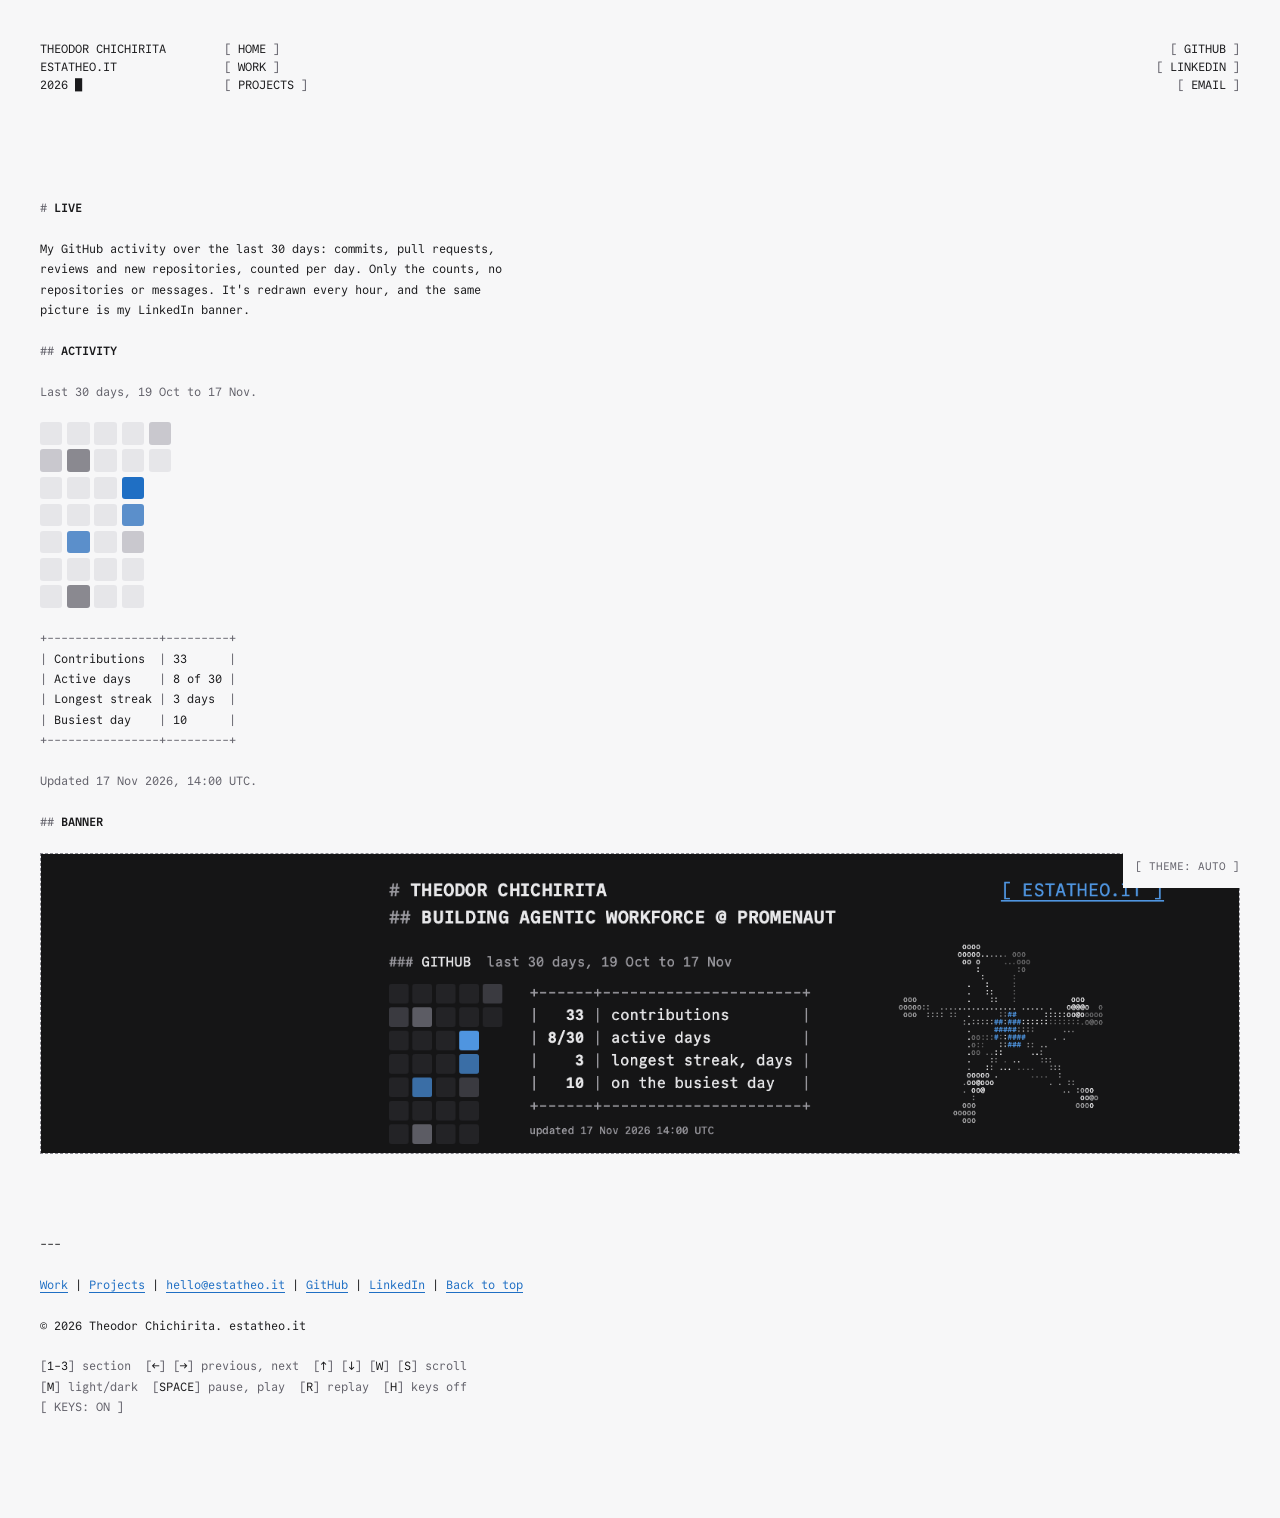
==== live/index.html @ 6e1b44c9 "Publish the portfolio site Co-Authored-By: Claude Opus 5.5 <noreply@anthropic.com>" ====
<!doctype html>
<html lang="en-GB">
<head>
<meta charset="utf-8">
<meta name="viewport" content="width=device-width, initial-scale=1, viewport-fit=cover">
<title>Live: Theodor Chichirita</title>
<meta name="description" content="GitHub activity for the last 30 days, redrawn every hour. Counts only.">
<meta name="author" content="Theodor Chichirita">
<meta name="color-scheme" content="light dark">
<link rel="canonical" href="https://estatheo.it/live/">
<link rel="icon" href="/favicon.svg" type="image/svg+xml">
<link rel="preload" href="/fonts/commit-mono-latin-400.woff2" as="font" type="font/woff2" crossorigin>
<link rel="stylesheet" href="/css/site.css">
<style>
/* Page-only: the activity squares. Empty, then greys, then the link blue. */
:root { --q0: #e6e6e9; --q1: #c9c8ce; --q2: #8a8990; --q3: #5b8fcb; --q4: #1f6fc4; }
@media (prefers-color-scheme: dark) { :root:not([data-theme="light"]) { --q0: #232326; --q1: #3a3a40; --q2: #5c5c64; --q3: #3a6ea6; --q4: #4f95e0; } }
:root[data-theme="dark"] { --q0: #232326; --q1: #3a3a40; --q2: #5c5c64; --q3: #3a6ea6; --q4: #4f95e0; }
.weeks { display: grid; grid-auto-flow: column; grid-template-rows: repeat(7, 1.4rem); grid-auto-columns: 1.4rem; gap: 0.3rem; }
.weeks i { border-radius: 3px; background: var(--q0); }
.weeks i.l1 { background: var(--q1); } .weeks i.l2 { background: var(--q2); }
.weeks i.l3 { background: var(--q3); } .weeks i.l4 { background: var(--q4); }
.row.solo .text > img.banner { max-width: none; }
.banner { width: 100%; height: auto; display: block; border: 1px dashed var(--line); }
</style>
<script>
(function () {
  var d = document.documentElement;
  d.classList.add('js');
  try { var t = localStorage.getItem('theme'); if (t === 'light' || t === 'dark') d.dataset.theme = t; } catch (e) {}
})();
</script>
<script type="module" src="/js/main.js"></script>
<script type="module" src="/js/live.js"></script>
</head>
<body>
<a class="skip" href="#main">Skip to content</a>

<header class="top" id="top">
  <p class="ident">THEODOR CHICHIRITA<br>ESTATHEO.IT<br>2026 <span class="cursor" aria-hidden="true">&#9608;</span></p>
  <nav class="pages" aria-label="Pages">
    <ul>
      <li><a class="br" href="/">HOME</a></li>
      <li><a class="br" href="/work/">WORK</a></li>
      <li><a class="br" href="/projects/">PROJECTS</a></li>
    </ul>
  </nav>
  <nav class="links" aria-label="Links">
    <ul>
      <li><a class="br" href="https://github.com/estatheo">GITHUB</a></li>
      <li><a class="br" href="https://www.linkedin.com/in/theodor-chichirita/">LINKEDIN</a></li>
      <li><a class="br" href="mailto:hello@estatheo.it">EMAIL</a></li>
    </ul>
  </nav>
</header>

<main id="main">
  <section class="row solo" id="live">
    <div class="text">
      <h1>LIVE</h1>
      <p>My GitHub activity over the last 30 days: commits, pull requests, reviews and new repositories, counted per day. Only the counts, no repositories or messages. It's redrawn every hour, and the same picture is my LinkedIn banner.</p>
      <h2 id="activity">ACTIVITY</h2>
      <p class="meta" data-live-span>Last 30 days.</p>
      <div class="weeks" role="img" data-live-weeks aria-label="Daily activity squares, loading."></div>
      <div class="ascii-wrap"><table class="ascii"><caption class="vh">Counts for the last 30 days</caption><tbody data-live-counts>
        <tr><th scope="row">Contributions</th><td>loading</td></tr>
      </tbody></table></div>
      <p class="meta" data-live-stamp></p>
      <h2 id="banner">BANNER</h2>
      <img class="banner" src="/live/banner.png" width="1584" height="396" alt="My LinkedIn banner: name, headline, the same 30 days of activity squares and counts, and the agent graph from the home page drawn in text.">
    </div>
  </section>
</main>

<footer class="foot">
  <p>---</p>
  <p><a href="/work/">Work</a> | <a href="/projects/">Projects</a> | <a href="mailto:hello@estatheo.it">hello@estatheo.it</a> | <a href="https://github.com/estatheo">GitHub</a> | <a href="https://www.linkedin.com/in/theodor-chichirita/">LinkedIn</a> | <a href="#top">Back to top</a></p>
  <p>&copy; 2026 Theodor Chichirita. estatheo.it</p>
  <div class="keys" id="keys" hidden></div>
  <p class="vh" id="announce" aria-live="polite"></p>
  <button type="button" class="theme" id="theme-toggle" aria-label="Theme: auto. Switch to light.">THEME: AUTO</button>
</footer>
</body>
</html>
---- css/site.css ----
/* Commit Mono, SIL Open Font Licence 1.1. See fonts/LICENCE.md. */
@font-face { font-family: "Commit Mono"; src: url("../fonts/commit-mono-latin-400.woff2") format("woff2"); font-weight: 400; font-display: swap; }
@font-face { font-family: "Commit Mono"; src: url("../fonts/commit-mono-latin-700.woff2") format("woff2"); font-weight: 700; font-display: swap; }

/* Colour. Hex values, not light-dark(), so the canvas code can read them back.
   Every text pair is checked with contrast-check.py; ratios are in README.md. */
:root {
  --bg: #f7f7f8; --fg: #1a1a1c; --grey: #62616a; --line: #8a8990; --link: #1f6fc4;
  --ok: #1a7f37; --bad: #c62828; /* Skulpt's lights only: 4.74 and 5.25 on --bg */
  --wait: #8a5a00; /* the Freedoom computer's LED while it loads */
  --pill-bg: #1a1a1c; --pill-fg: #f7f7f8;
  --mono: "Commit Mono", ui-monospace, "SF Mono", Menlo, Consolas, monospace;
  --pad: 1.25rem;
  color-scheme: light;
}
@media (prefers-color-scheme: dark) {
  :root:not([data-theme="light"]) {
    --bg: #151516; --fg: #e8e8ea; --grey: #9a999f; --line: #6f6e76; --link: #4f95e0; --ok: #3fb950; --bad: #f0605a; --wait: #e3b341;
    --pill-bg: #e8e8ea; --pill-fg: #151516;
    color-scheme: dark;
  }
}
:root[data-theme="dark"] {
  --bg: #151516; --fg: #e8e8ea; --grey: #9a999f; --line: #6f6e76; --link: #4f95e0; --ok: #3fb950; --bad: #f0605a; --wait: #e3b341;
  --pill-bg: #e8e8ea; --pill-fg: #151516;
  color-scheme: dark;
}

*, *::before, *::after { box-sizing: border-box; }
html { font-size: 100%; -webkit-text-size-adjust: 100%; scroll-padding-top: 1.5rem; }
/* The page keeps clear of a phone's notch and rounded corners (viewport-fit=cover),
   and leaves room at the bottom so the theme button never covers the last line. */
body {
  margin: 0; padding: var(--pad);
  padding-left: max(var(--pad), env(safe-area-inset-left));
  padding-right: max(var(--pad), env(safe-area-inset-right));
  padding-bottom: calc(var(--pad) + 3.75rem + env(safe-area-inset-bottom));
  background: var(--bg); color: var(--fg);
  font: 400 0.8125rem/1.7 var(--mono); /* 13px on a phone */
  font-variant-ligatures: none;
}
h1, h2, h3, p, ul, figure, pre { margin: 0; }
h1, h2, h3 { font-size: inherit; font-weight: 700; text-transform: uppercase; }
h1::before { content: "# " / ""; color: var(--grey); font-weight: 400; }
h2::before { content: "## " / ""; color: var(--grey); font-weight: 400; }
h3::before { content: "### " / ""; color: var(--grey); font-weight: 400; }

.text > * + * { margin-top: 1.7em; }
.text > h3 { margin-top: 2.55em; }
.text > h2 + *, .text > h3 + *, .text > h1 + * { margin-top: 1.7em; }
.text { max-width: 70ch; min-width: 0; }
/* A long address (a profile URL, a repository) may break anywhere rather than widen a zoomed phone. */
.text a, .text .meta, .foot a { overflow-wrap: anywhere; }

.orn, .meta, .todo, figcaption { color: var(--grey); }
.note { color: var(--grey); }
.todo { overflow-wrap: anywhere; }

/* Controls and links. cursor: pointer is set once here for every control. */
a, button, summary, [role="button"] { cursor: pointer; }
button:disabled { cursor: not-allowed; }
a { color: var(--link); text-decoration: underline; text-underline-offset: 3px; text-decoration-thickness: 1px; }
a:hover { text-decoration-thickness: 2px; }
a:active, button:active { opacity: 0.6; }
button {
  font: inherit; color: var(--fg); background: none; border: 0; padding: 0; margin: 0;
  text-transform: uppercase;
}
button:hover { text-decoration: underline; text-underline-offset: 3px; }
:focus-visible { outline: 2px solid var(--link); outline-offset: 3px; border-radius: 1px; }

/* Bracketed links: [ GITHUB ] */
.br { color: var(--fg); text-decoration: none; text-transform: uppercase; display: inline-block; }
.br::before { content: "[ "; color: var(--grey); }
.br::after { content: " ]"; color: var(--grey); }
.br:hover { text-decoration: underline; text-underline-offset: 3px; }

.skip { position: absolute; left: var(--pad); top: -4rem; background: var(--bg); padding: 0.5rem; }
.skip:focus { top: 0.5rem; z-index: 5; }
.vh { position: absolute !important; width: 1px; height: 1px; overflow: hidden; clip-path: inset(50%); white-space: nowrap; }

/* Header: three lines top left, bracket links top right */
.top { display: flex; justify-content: space-between; align-items: flex-start; gap: 1rem; }
.ident { text-transform: uppercase; line-height: 1.5; }
.cursor { display: inline-block; }
.top ul { list-style: none; padding: 0; text-align: right; line-height: 1.5; }
/* On a phone the links sit under the name as a wrapped row with 44px touch height. */
.top { flex-direction: column; gap: 0.75rem; }
.top ul { display: flex; flex-wrap: wrap; gap: 0 2.5ch; text-align: left; }
.top li > * { display: inline-block; padding-block: 0.75rem; }
/* The page you are on is bold in the page links, and says so to a screen reader. */
.br[aria-current="page"] { font-weight: 700; }
.br[aria-current="page"]::before, .br[aria-current="page"]::after { color: var(--fg); font-weight: 400; }

main { margin-top: 3.5rem; }
.row { margin-top: 4rem; }
.row:first-child { margin-top: 0; }
.row.personal:not(.chapter) { margin-top: 3.5rem; }
/* A role inside an era: its dates and title sit tight under the company name. */
.text > h3 + .meta.when { margin-top: 0.35em; }
.text.more { margin-top: 2.55em; }
.text > .meta.when + h3 { margin-top: 2.55em; }

ul.star { list-style: none; padding-left: 1.5ch; }
ul.star li { padding-left: 3ch; text-indent: -3ch; }
ul.star li::before { content: "*  "; color: var(--grey); white-space: pre; }
ul.star a { display: inline; }
/* A group of shorter roles, or of small tools: name in bold, dates in grey, one paragraph. */
ul.roles { list-style: none; padding-left: 1.5ch; }
ul.roles li { padding-left: 3ch; position: relative; }
ul.roles li + li { margin-top: 1.1em; }
ul.roles li::before { content: "*"; color: var(--grey); position: absolute; left: 0; }
ul.roles b { font-weight: 700; text-transform: uppercase; }
ul.roles .meta { display: block; }
ul.roles p + p { margin-top: 0.35em; }
.text > h3 + ul.roles { margin-top: 1.1em; }
/* On small screens the contents list gets taller rows so each link is a fair target */
@media (max-width: 43.99rem) { ul.star li { padding-block: 0.7rem; } }

/* ASCII tables. The real <table> stays in the DOM for screen readers and no-JS;
   js/main.js draws the +---+ version next to it at whatever width fits. */
.ascii-wrap { overflow-x: auto; position: relative; }
table.ascii { border-collapse: collapse; width: 100%; }
table.ascii th, table.ascii td { text-align: left; vertical-align: top; font-weight: 400; padding: 0.2em 1ch 0.2em 0; border-top: 1px dashed var(--line); }
table.ascii thead th { text-transform: uppercase; font-weight: 700; }
table.ascii [data-todo] { color: var(--grey); }
table.ascii tbody th { white-space: nowrap; }
pre.ascii-pre { font: inherit; line-height: 1.7; white-space: pre; overflow: hidden; }
pre.ascii-pre .rule { color: var(--grey); }
pre.ascii-pre .todo { color: var(--grey); }
pre.ascii-pre b { font-weight: 700; }

/* Figures */
.fig { margin-top: 2rem; min-width: 0; }
.stage { position: relative; width: 100%; max-width: 35rem; aspect-ratio: var(--ar); }
.stage canvas { display: block; width: 100%; height: 100%; }
.fig[data-fig="hero"] canvas { touch-action: pan-y; cursor: grab; }
.fig[data-fig="hero"] canvas.dragging { cursor: grabbing; }
.stage-pre { aspect-ratio: auto; display: flex; flex-direction: column; align-items: flex-start; }
/* In a text figure the label sits above the text, not over it, so a label that wraps on a
   very narrow screen pushes the text down instead of covering its first line. */
.stage-pre > .pill { position: static; order: -1; margin-bottom: 0.9rem; }
/* On a phone the desk scenes get more height: Lookaway's person and desk stay readable, and
   Skulpt's laptop moves above its model (js/lookaway.js, skulpt.js). */
@media (max-width: 26rem) { .fig[data-fig="lookaway"] .stage { aspect-ratio: 10 / 9; } }
@media (max-width: 22rem) {
  .fig[data-fig="lookaway"] .stage { aspect-ratio: 1; }
  .fig[data-fig="skulpt"] .stage { aspect-ratio: 1; }
}
@media (max-width: 15rem) { .fig[data-fig="skulpt"] .stage, .fig[data-fig="lookaway"] .stage { aspect-ratio: 3 / 4; } }
/* Text figures. Sized so the widest line (40 characters, or 48 for .wide; the font
   advances 0.6em) always fits the column, down to very narrow or zoomed screens. */
pre.term { font: 400 0.75rem/1.5 var(--mono); white-space: pre; }
pre.term { font-size: min(0.75rem, calc((100vw - 2 * var(--pad)) / 24.1)); }
pre.term.wide { font-size: min(0.75rem, calc((100vw - 2 * var(--pad)) / 28.9)); }
pre.term .dim { color: var(--grey); }
/* Loafy: the canvas (desks, gates, the render's passes), then the final render as a real image
   with its caption. Its space is held from the start, so nothing shifts when it fades in. */
.fig .render { margin-top: 0.75rem; max-width: 27rem; transition: opacity 0.5s; }
.fig .render.off { visibility: hidden; }
.fig .render img { display: block; width: 100%; height: auto; }
.fig .render figcaption { margin-top: 0.4em; display: block; }
@media (prefers-reduced-motion: reduce) { .fig .render { transition: none; } }
/* On a narrow stage Loafy's desks go three to a row and the gates one under the other;
   js/loafy.js then sets the exact height. */
@media (max-width: 21.25rem) { .fig[data-fig="loafy"] .stage { aspect-ratio: 10 / 13; } }
@media (max-width: 15rem) { .fig[data-fig="loafy"] .stage { aspect-ratio: 10 / 18; } }
pre.term b { font-weight: 700; }
pre.term .hit { color: var(--link); }
.fig-error { color: var(--grey); padding: 1rem 0; }
/* Freedoom (js/doom.js). Doom's 320 by 200 picture is shown at 4:3, as on the screens it was
   made for, in square pixels. The frame line and the focus ring follow the theme; the ring
   shows whenever the game has the keyboard, mouse or not. */
/* The game sits in the screen of a computer drawn in text (build.mjs, PC_ART: 60 columns by
   32 rows). The drawing's font is sized from the stage's width, so the columns always fill it,
   and the screen, the button and the boot text are placed in the same em, on the same cells. */
.stage.doom { aspect-ratio: auto; container-type: inline-size; }
.pc { position: relative; --cell: calc(100cqw / 36); font: 400 var(--cell) / 1.2 var(--mono); }
.pc-art, .pc-kb-art { font: inherit; white-space: pre; color: var(--grey); margin: 0; }
/* The keyboard, its own block under the computer. On a touch screen it becomes the controls:
   the box grows (js/doom.js) and the buttons sit inside it, half a row in from its lines. */
.pc-kb { position: relative; }
.pc-kb-art .kb-keep { font-weight: 700; color: inherit; }
/* The LED: red while the computer is off, yellow while it loads, green while the game runs. */
.pc-led { color: var(--bad); }
.pc[data-led="loading"] .pc-led { color: var(--wait); }
.pc[data-led="on"] .pc-led { color: var(--ok); }
.pc-screen { position: absolute; left: 6em; top: 2.4em; width: 24em; height: 18em; background: #000; }
.pc-screen img, .pc-screen canvas { display: block; width: 100%; height: 100%; image-rendering: pixelated; }
.pc-screen [hidden], .pc-power [hidden] { display: none; }
.pc-screen canvas:focus { outline: 2px solid var(--link); outline-offset: 3px; }
/* The boot text is a terminal on the drawn screen, so it is light on black in both themes. */
.pc-boot { position: absolute; inset: 0; padding: 0.6em 1ch; margin: 0; font: inherit; color: #d6d6d8; white-space: pre; overflow: hidden; }
/* The POWER button, on the right of the case (columns 33 to 58, rows 22 to 24). */
.pc-power { position: absolute; left: 19.8em; top: 26.4em; width: 15em; height: 3.6em; display: flex; align-items: center; justify-content: center; }
.doom-play {
  display: inline-flex; align-items: center; justify-content: center; gap: 0.75ch;
  font-size: 0.75rem; white-space: nowrap; background: var(--bg); color: var(--fg); border: 1px solid currentColor;
  padding: 0.25rem 0.75ch; min-height: 2.75rem; min-width: 2.75rem; text-align: center;
}
/* The one thing on the drawing in the text colour: the rest of the computer and keyboard are grey. */
.doom-play .pw { width: 1.5rem; height: 1.5rem; flex: none; }
.doom-play:hover { color: var(--link); text-decoration: none; }
.doom-play[aria-disabled="true"] { cursor: progress; color: var(--grey); }
/* A phone-sized window with a mouse: the button keeps the site's 44px touch height, over the case lines. */
@media (max-width: 43.99rem) { .doom-play { min-height: 2.75rem; } }
/* Touch controls for Freedoom, inside the drawn keyboard's box: a cross of arrows on the left,
   the actions on the right. The box's inside is 54 columns from column 3 (1.8em). */
.doom-pad {
  position: absolute; left: calc(var(--cell) * 2.4); right: calc(var(--cell) * 2.4); top: calc(var(--cell) * 1.8);
  font-size: 1rem; display: grid; gap: 0.25rem;
  grid-template-columns: repeat(3, minmax(2.5rem, 2.75rem)) minmax(0, 1fr) repeat(2, minmax(2.5rem, 4.25rem)); grid-template-rows: repeat(3, 2.75rem);
  touch-action: none; user-select: none; -webkit-user-select: none; -webkit-touch-callout: none;
}
.doom-pad[hidden] { display: none; }
.doom-pad[data-wait] button { opacity: 0.6; }
.doom-pad button {
  font: inherit; font-size: 0.75rem; color: var(--grey); background: var(--bg); border: 1px solid var(--grey);
  min-width: 2.75rem; min-height: 2.75rem; padding: 0; touch-action: none; -webkit-tap-highlight-color: transparent;
}
.doom-pad button:focus { outline: none; }
.doom-pad button[data-on] { background: var(--grey); color: var(--bg); }
.doom-pad .pad-up { grid-column: 2; grid-row: 1; }
.doom-pad .pad-left { grid-column: 1; grid-row: 2; }
.doom-pad .pad-right { grid-column: 3; grid-row: 2; }
.doom-pad .pad-down { grid-column: 2; grid-row: 3; }
.doom-pad .pad-fire { grid-column: 5 / 7; grid-row: 1 / 3; }
.doom-pad .pad-use { grid-column: 5 / 7; grid-row: 3; }
/* The menu keys sit by the arrows that move through the menu: MENU and OK either side of the up arrow. */
.doom-pad .pad-menu { grid-column: 1; grid-row: 1; }
.doom-pad .pad-enter { grid-column: 3; grid-row: 1; }
@container (max-width: 13rem) { .doom-play { font-size: 0.625rem; padding-inline: 0; } }
.doom-note, .doom-keys, .doom-lic { margin-top: 0.75rem; max-width: 27rem; }
.doom-note { color: var(--grey); }
.doom-keys { color: var(--grey); line-height: 1.9; }
.doom-keys kbd { font: inherit; color: var(--fg); }
.doom-keys kbd::before { content: "[" / ""; color: var(--grey); }
.doom-keys kbd::after { content: "]" / ""; color: var(--grey); }
.doom-lic { margin-top: 0.4rem; }

.pill {
  position: absolute; max-width: 100%;
  font-size: 0.6875rem; font-weight: 700; line-height: 1.2; text-transform: uppercase;
  background: var(--pill-bg); color: var(--pill-fg);
  padding: 0.25rem 0.5rem; border-radius: 2px; /* small radius: a label, not a button */
}
figcaption { margin-top: 0.75rem; display: flex; flex-wrap: wrap; gap: 0.25rem 1.5ch; justify-content: space-between; max-width: 35rem; }
figcaption .ctl { display: inline-flex; flex-wrap: wrap; gap: 0 1.5ch; }
figcaption .pads { display: inline-flex; flex-wrap: wrap; gap: 0 1.5ch; }
figcaption button { min-height: 2.75rem; min-width: 2.75rem; }
.conn { display: none; color: var(--line); }
.fig.small .stage, .fig.small figcaption { max-width: 27rem; }

/* Controls that only make sense while things move (.mctl) are hidden under reduced
   motion, where every figure is a still frame and the hero cannot be dragged. */
html:not(.js) .ctl { display: none; }
html:not(.js) .fig .stage { display: none; }
html:not(.js) .fig[data-fig="doom"] .stage { display: block; }
@media (prefers-reduced-motion: reduce) {
  .mctl { display: none !important; }
  .fig[data-fig="hero"] canvas { cursor: default; }
  html { scroll-behavior: auto; }
}

/* The cursor blinks four times after load, then rests. */
@media (prefers-reduced-motion: no-preference) {
  .cursor { animation: blink 1s steps(1) 4; }
  html { scroll-behavior: smooth; }
}
@keyframes blink { 50% { opacity: 0; } }

.foot { margin-top: 5rem; max-width: 70ch; }

/* Theme button: fixed in the bottom-right corner of every page, quiet until used.
   44px tall at least, inside the safe area, with its text lined up on the page margin.
   It has the page background so a line scrolling under it stays readable. */
.theme {
  position: fixed; z-index: 4;
  right: max(calc(var(--pad) - 0.75rem), env(safe-area-inset-right));
  bottom: max(0.75rem, env(safe-area-inset-bottom));
  min-height: 2.75rem; min-width: 2.75rem; padding: 0 0.75rem;
  display: inline-flex; align-items: center;
  background: var(--bg); color: var(--grey);
  font-size: 0.6875rem; letter-spacing: 0;
}
.theme::before { content: "[ "; white-space: pre; }
.theme::after { content: " ]"; white-space: pre; }
.theme:hover, .theme:focus-visible { color: var(--fg); }
html:not(.js) .theme { display: none; }
.foot > * + * { margin-top: 1.7em; }

/* Keyboard hints: desktop only. js/main.js fills the row and shows it only where a fine
   pointer can hover, so a touch screen never sees it. */
.keys { color: var(--grey); }
.keys[hidden], html:not(.js) .keys { display: none; }
.keys p { display: flex; flex-wrap: wrap; gap: 0 2ch; }
.keys kbd { font: inherit; color: var(--fg); }
/* A key stays with its label, except in a very narrow window, where the row may break anywhere. */
@media (min-width: 30rem) { .keys .k { white-space: nowrap; } }
.keys kbd::before { content: "[" / ""; color: var(--grey); }
.keys kbd::after { content: "]" / ""; color: var(--grey); }
.keys button { color: var(--grey); white-space: nowrap; display: inline-block; padding-block: 0.75rem; margin-block: -0.75rem; }
.keys button::before { content: "[ " / ""; }
.keys button::after { content: " ]" / ""; }
.keys button:hover, .keys button:focus-visible { color: var(--fg); }
/* A section reached by a number or an arrow key gets the same ring as any focused control. */
.kfocus:focus { outline: 2px solid var(--link); outline-offset: 3px; border-radius: 1px; }
.foot a { display: inline-block; padding-block: 0.75rem; margin-block: -0.75rem; }

/* From about 44rem there is room for desktop sizes: 12px type, wider margins. */
@media (min-width: 44rem) {
  :root { --pad: 2.5rem; }
  body { font-size: 0.75rem; }
  main { margin-top: 6.5rem; }
  .row { margin-top: 6rem; }
  .top { flex-direction: row; justify-content: flex-start; gap: 1rem; }
  .top ul { display: block; text-align: right; }
  .top .pages { margin-left: 6ch; }
  .top .pages ul { text-align: left; }
  .top .links { margin-left: auto; }
  .top li > * { padding-block: 0; }
  figcaption button { min-height: 0; min-width: 0; }
  .fig { margin-top: 2.5rem; }
}

/* From about 68rem the figures move to a rail on the right, joined by dotted connectors. */
@media (min-width: 68rem) {
  .row { display: grid; grid-template-columns: minmax(0, 70ch) minmax(0, 35rem); column-gap: 6rem; align-items: start; }
  .row.solo { display: block; }
  .row.personal > .text { grid-column: 1; }
  .row.era { grid-template-rows: auto 1fr; }
  .row.era > .text { grid-column: 1; }
  .row.era > .fig { grid-column: 2; grid-row: 1 / span 2; }
  .fig { margin-top: 0; justify-self: start; width: 100%; max-width: 35rem; position: sticky; top: 2.5rem; }
  .conn { display: block; margin: 1.25rem auto 0; }
  .row { margin-top: 2rem; }
  .row.chapter, .row.solo { margin-top: 6rem; }
  .row.personal:not(.chapter) { margin-top: 2rem; }
  .stage-pre { width: max-content; margin-inline: auto; }
  /* Personal projects are secondary to the work, so their figures are drawn smaller. */
  .fig.small { max-width: 27rem; }
}

/* In a short window a rail figure nearly fills the height; held in place it would sit
   under the theme button, so there it scrolls with the text instead. */
@media (min-width: 68rem) and (max-height: 42.5rem) {
  .fig { position: relative; top: auto; }
}

/* The roles table has no figure beside it, so it may run wider than the prose. */
.row.solo .text { max-width: none; }
.row.solo .text > :not(.ascii-wrap) { max-width: 70ch; }
.row.solo .ascii-wrap { max-width: 104ch; }

/* Ascolta's devices, day and vault need height on a phone (js/ascolta.js). */
@media (max-width: 26rem) { .fig[data-fig="ascolta"] .stage { aspect-ratio: 1; } }
@media (max-width: 15rem) { .fig[data-fig="ascolta"] .stage { aspect-ratio: 3 / 4; } }
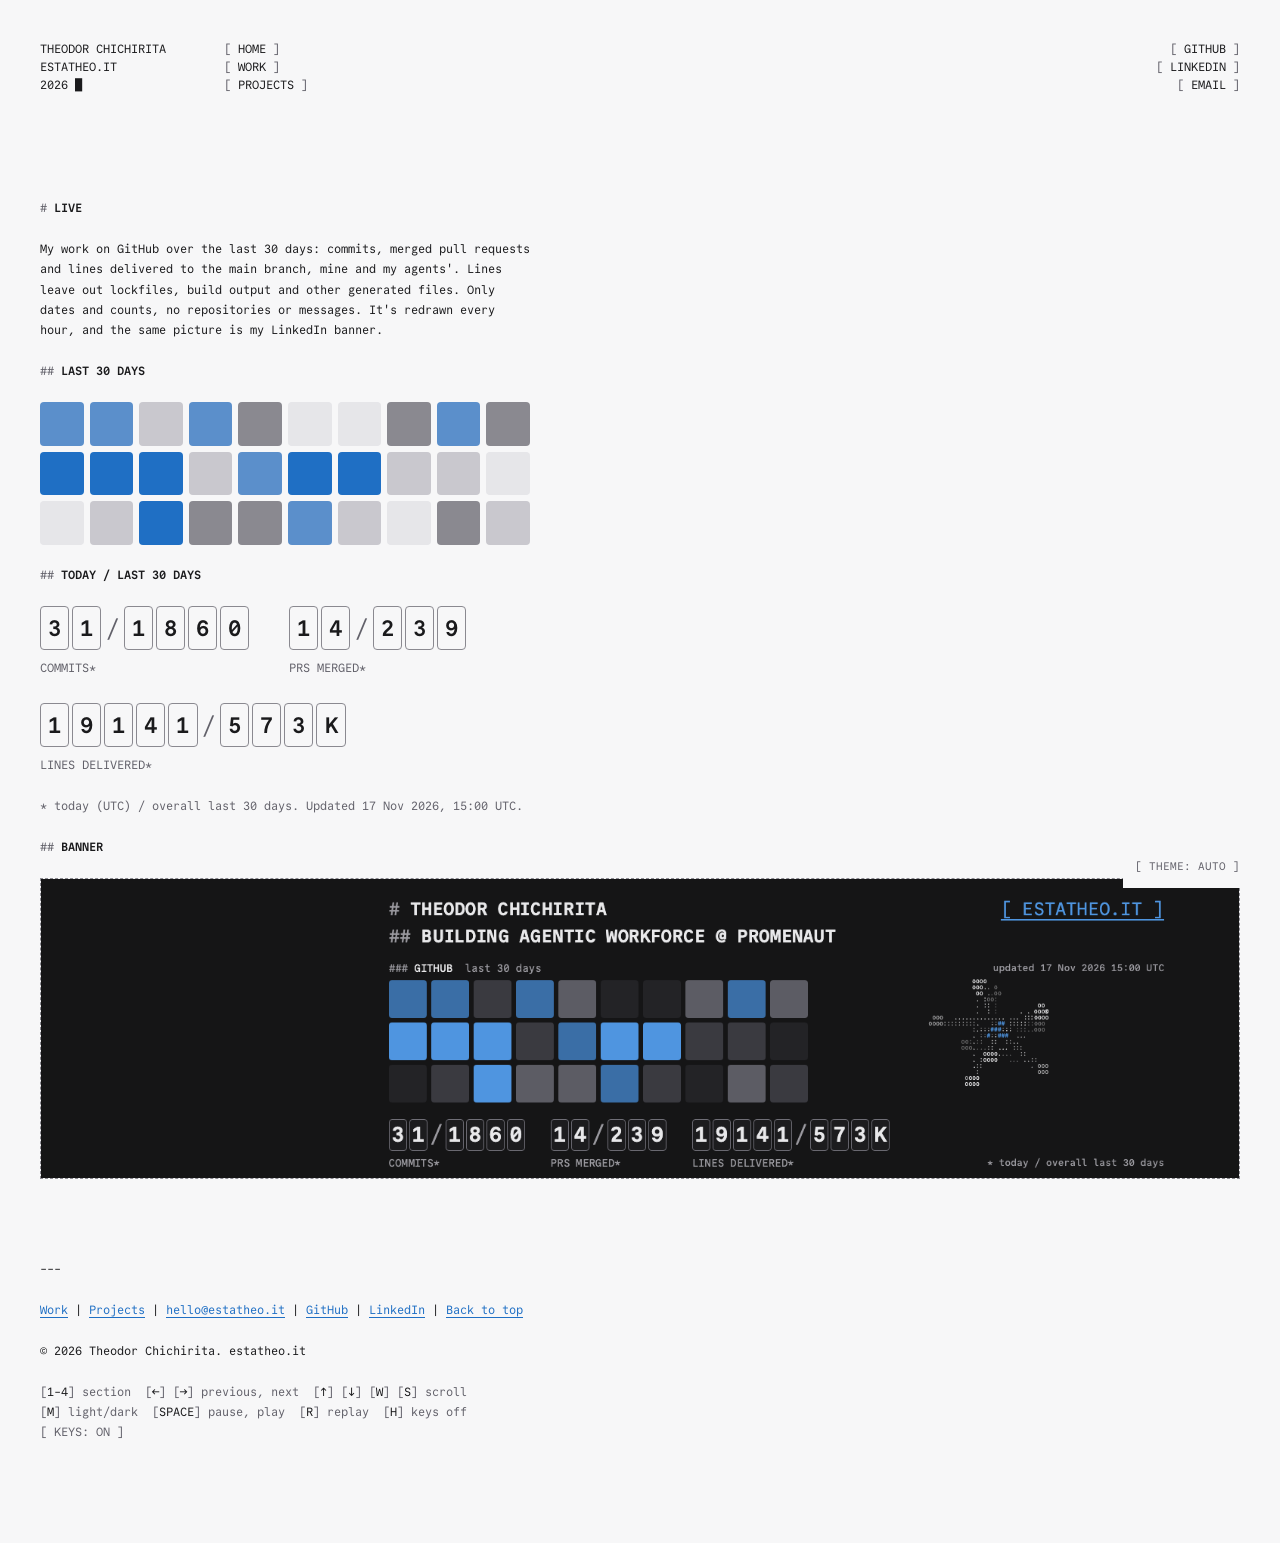
==== commit 314c2f74: "Publish the portfolio site Co-Authored-By: Claude Opus 5.5 <noreply@anthropic.com>" ====
--- a/live/index.html
+++ b/live/index.html
@@ -4,7 +4,7 @@
 <meta charset="utf-8">
 <meta name="viewport" content="width=device-width, initial-scale=1, viewport-fit=cover">
 <title>Live: Theodor Chichirita</title>
-<meta name="description" content="GitHub activity for the last 30 days, redrawn every hour. Counts only.">
+<meta name="description" content="The last 30 days of GitHub activity, today against the whole month, redrawn every hour. Counts only.">
 <meta name="author" content="Theodor Chichirita">
 <meta name="color-scheme" content="light dark">
 <link rel="canonical" href="https://estatheo.it/live/">
@@ -16,10 +16,18 @@
 :root { --q0: #e6e6e9; --q1: #c9c8ce; --q2: #8a8990; --q3: #5b8fcb; --q4: #1f6fc4; }
 @media (prefers-color-scheme: dark) { :root:not([data-theme="light"]) { --q0: #232326; --q1: #3a3a40; --q2: #5c5c64; --q3: #3a6ea6; --q4: #4f95e0; } }
 :root[data-theme="dark"] { --q0: #232326; --q1: #3a3a40; --q2: #5c5c64; --q3: #3a6ea6; --q4: #4f95e0; }
-.weeks { display: grid; grid-auto-flow: column; grid-template-rows: repeat(7, 1.4rem); grid-auto-columns: 1.4rem; gap: 0.3rem; }
-.weeks i { border-radius: 3px; background: var(--q0); }
-.weeks i.l1 { background: var(--q1); } .weeks i.l2 { background: var(--q2); }
-.weeks i.l3 { background: var(--q3); } .weeks i.l4 { background: var(--q4); }
+.cal { display: grid; grid-template-columns: repeat(10, minmax(0, 1fr)); gap: 6px; max-width: 36rem; }
+.cal i { aspect-ratio: 1; border-radius: 4px; background: var(--q0); }
+.cal i.l1 { background: var(--q1); } .cal i.l2 { background: var(--q2); }
+.cal i.l3 { background: var(--q3); } .cal i.l4 { background: var(--q4); }
+.counters { list-style: none; padding: 0; display: flex; flex-wrap: wrap; gap: 1.5rem 2.5rem; }
+.counters li { display: flex; flex-direction: column; gap: 0.5rem; }
+.odo, .odo .t, .odo .m { display: flex; gap: 3px; align-items: center; }
+.odo { gap: 0.4em; }
+.odo .t span, .odo .m span { display: inline-block; width: 1.3em; line-height: 1.9em; text-align: center; font-size: 1.4rem; font-weight: 700;
+  border: 1px solid var(--line); border-radius: 4px; font-variant-numeric: tabular-nums; }
+.odo span.z { color: var(--grey); font-weight: 400; }
+.odo .sl { color: var(--grey); font-size: 1.4rem; }
 .row.solo .text > img.banner { max-width: none; }
 .banner { width: 100%; height: auto; display: block; border: 1px dashed var(--line); }
 </style>
@@ -58,13 +66,11 @@
   <section class="row solo" id="live">
     <div class="text">
       <h1>LIVE</h1>
-      <p>My GitHub activity over the last 30 days: commits, pull requests, reviews and new repositories, counted per day. Only the counts, no repositories or messages. It's redrawn every hour, and the same picture is my LinkedIn banner.</p>
-      <h2 id="activity">ACTIVITY</h2>
-      <p class="meta" data-live-span>Last 30 days.</p>
-      <div class="weeks" role="img" data-live-weeks aria-label="Daily activity squares, loading."></div>
-      <div class="ascii-wrap"><table class="ascii"><caption class="vh">Counts for the last 30 days</caption><tbody data-live-counts>
-        <tr><th scope="row">Contributions</th><td>loading</td></tr>
-      </tbody></table></div>
+      <p>My work on GitHub over the last 30 days: commits, merged pull requests and lines delivered to the main branch, mine and my agents'. Lines leave out lockfiles, build output and other generated files. Only dates and counts, no repositories or messages. It's redrawn every hour, and the same picture is my LinkedIn banner.</p>
+      <h2 id="activity">LAST 30 DAYS</h2>
+      <div class="cal" role="img" data-live-cal aria-label="Activity squares, loading."></div>
+      <h2 id="month">TODAY / LAST 30 DAYS</h2>
+      <ul class="counters" data-live-counters><li class="meta">Loading.</li></ul>
       <p class="meta" data-live-stamp></p>
       <h2 id="banner">BANNER</h2>
       <img class="banner" src="/live/banner.png" width="1584" height="396" alt="My LinkedIn banner: name, headline, the same 30 days of activity squares and counts, and the agent graph from the home page drawn in text.">
